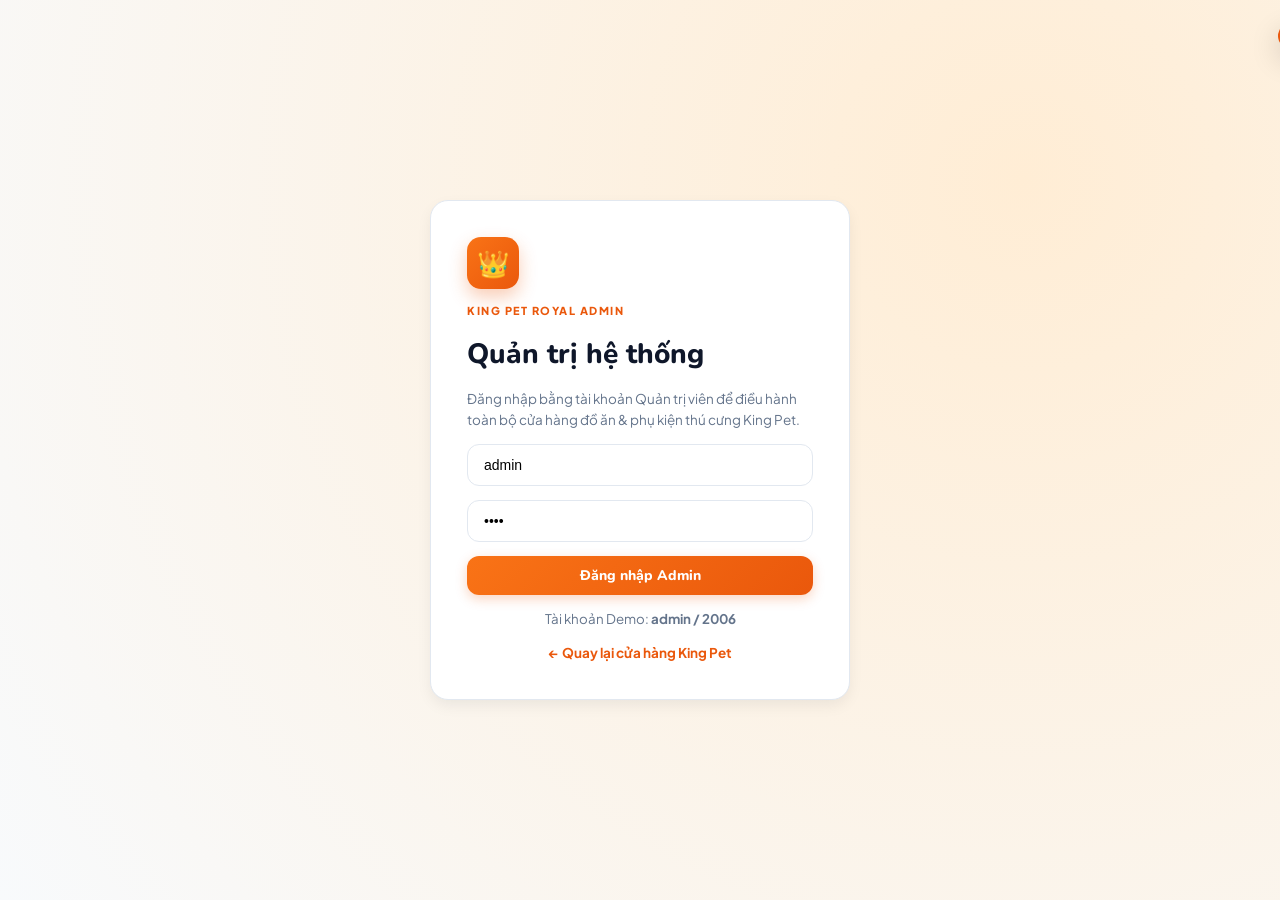
==== admin.html @ cebb18c7 "feat: complete King Pet pet food and accessories e-commerce website" ====
<!doctype html>
<html lang="vi">
<head>
  <meta charset="utf-8">
  <meta name="viewport" content="width=device-width, initial-scale=1">
  <title>King Pet Admin | Hệ Thống Quản Trị Đồ Ăn & Phụ Kiện Thú Cưng</title>
  <link rel="preconnect" href="https://fonts.googleapis.com">
  <link rel="preconnect" href="https://fonts.gstatic.com" crossorigin>
  <link href="https://fonts.googleapis.com/css2?family=Nunito:wght@700;800;900&family=Plus+Jakarta+Sans:wght@500;600;700&display=swap" rel="stylesheet">
  <link rel="stylesheet" href="admin.css?v=2.5">
</head>
<body>
<div id="toast"></div>

<!-- MÀN HÌNH ĐĂNG NHẬP ADMIN -->
<div id="loginScreen" class="login-screen">
  <div class="login-card">
    <div class="admin-logo">👑</div>
    <span class="kicker">KING PET ROYAL ADMIN</span>
    <h1>Quản trị hệ thống</h1>
    <p>Đăng nhập bằng tài khoản Quản trị viên để điều hành toàn bộ cửa hàng đồ ăn & phụ kiện thú cưng King Pet.</p>
    <input id="adminUser" placeholder="Tên đăng nhập" value="admin">
    <input id="adminPass" type="password" placeholder="Mật khẩu" value="2006">
    <button class="primary full" onclick="adminLogin()">Đăng nhập Admin</button>
    <small>Tài khoản Demo: <b>admin / 2006</b></small>
    <a href="index.html">← Quay lại cửa hàng King Pet</a>
  </div>
</div>

<!-- NỀN TẢNG QUẢN TRỊ ADMIN -->
<div id="adminApp" class="hidden">
  <aside class="sidebar">
    <a class="admin-brand" href="#">
      <span>👑</span>
      <div>KingPet<small style="display:block;font-size:9px;color:#f97316">ADMIN PORTAL</small></div>
    </a>
    <div class="side-label">HỆ THỐNG QUẢN TRỊ</div>
    <button class="nav-item active" data-tab="dashboard">▦ <span>Tổng quan KPI</span></button>
    <button class="nav-item" data-tab="products">🍖 <span>Đồ ăn & Phụ kiện</span></button>
    <button class="nav-item" data-tab="orders">▤ <span>Đơn đặt hàng</span></button>
    <button class="nav-item" data-tab="users">♙ <span>Tài khoản User</span></button>
    <button class="nav-item" data-tab="categories">◫ <span>Danh mục sản phẩm</span></button>
    <button class="nav-item" data-tab="reviews">☆ <span>Đánh giá khách hàng</span></button>
    <button class="nav-item" data-tab="project">◈ <span>Quản lý dự án SPM</span></button>
    
    <div class="side-bottom">
      <a href="index.html" target="_blank">↗ Xem cửa hàng King Pet</a>
      <button onclick="adminLogout()">⇥ Đăng xuất</button>
    </div>
  </aside>

  <section class="main">
    <header class="admin-top">
      <div>
        <span class="kicker">KING PET E-COMMERCE MANAGEMENT</span>
        <h2 id="pageTitle">Tổng quan</h2>
      </div>
      <div class="admin-user">👑 Administrator <span>•</span> King Pet Admin</div>
    </header>

    <!-- TAB 1: DASHBOARD -->
    <div id="dashboard" class="tab active">
      <div id="stats" class="stats"></div>
      <div class="two-col">
        <div class="panel">
          <div class="panel-head"><h3>🧾 Đơn đặt hàng gần đây</h3></div>
          <div id="recentOrders"></div>
        </div>
        <div class="panel">
          <div class="panel-head"><h3>⚠️ Cảnh báo tồn kho (≤ 15 món)</h3></div>
          <div id="lowStock"></div>
        </div>
      </div>
    </div>

    <!-- TAB 2: QUẢN LÝ SẢN PHẨM -->
    <div id="products" class="tab">
      <div class="toolbar">
        <div>
          <h3>Quản lý Đồ Ăn & Phụ Kiện Thú Cưng</h3>
          <p class="muted">Thêm mới, chỉnh sửa thông tin dinh dưỡng, hình ảnh 3D, giá bán và số lượng tồn kho.</p>
        </div>
        <button class="primary" onclick="openProduct()">+ Thêm sản phẩm mới</button>
      </div>
      <div class="filters">
        <input id="productSearch" oninput="renderProductsAdmin()" placeholder="Tìm tên hạt, pate, súp thưởng, đồ chơi, bát ăn...">
        <select id="productCat" onchange="renderProductsAdmin()">
          <option value="">Tất cả danh mục sản phẩm</option>
          <option value="Hạt khô">🥩 Hạt khô</option>
          <option value="Pate & Sốt">🥫 Pate & Sốt</option>
          <option value="Bánh thưởng">🦴 Bánh thưởng</option>
          <option value="Dinh dưỡng">🍼 Dinh dưỡng</option>
          <option value="Đồ chơi">🧸 Đồ chơi & Cào móng</option>
          <option value="Phụ kiện">🦮 Phụ kiện & Dây dắt</option>
          <option value="Bát ăn & Khay">🥣 Bát ăn & Khay cát</option>
          <option value="Vệ sinh">🛁 Vệ sinh & Chăm sóc</option>
        </select>
      </div>
      <div class="panel table-wrap">
        <table>
          <thead>
            <tr>
              <th>Sản phẩm</th>
              <th>Danh mục</th>
              <th>Đối tượng / Quy cách</th>
              <th>Giá bán</th>
              <th>Tồn kho</th>
              <th>Đánh giá</th>
              <th>Trạng thái</th>
              <th>Thao tác</th>
            </tr>
          </thead>
          <tbody id="productsTable"></tbody>
        </table>
      </div>
    </div>

    <!-- TAB 3: QUẢN LÝ ĐƠN HÀNG -->
    <div id="orders" class="tab">
      <div class="toolbar">
        <div>
          <h3>Quản lý đơn đặt hàng</h3>
          <p class="muted">Theo dõi, duyệt đơn và cập nhật trạng thái giao đồ ăn & phụ kiện trực tuyến.</p>
        </div>
      </div>
      <div class="panel table-wrap">
        <table>
          <thead>
            <tr>
              <th>Mã đơn</th>
              <th>Khách hàng & Địa chỉ</th>
              <th>Sản phẩm đặt</th>
              <th>Tổng tiền</th>
              <th>Trạng thái đơn</th>
              <th>Ngày đặt</th>
              <th>Thao tác</th>
            </tr>
          </thead>
          <tbody id="ordersTable"></tbody>
        </table>
      </div>
    </div>

    <!-- TAB 4: QUẢN LÝ USER -->
    <div id="users" class="tab">
      <div class="toolbar">
        <div>
          <h3>Tài khoản thành viên King Pet</h3>
          <p class="muted">Quản lý danh sách khách hàng đã đăng ký tài khoản mua sắm.</p>
        </div>
      </div>
      <div class="panel table-wrap">
        <table>
          <thead>
            <tr>
              <th>Tên đăng nhập</th>
              <th>Họ và tên</th>
              <th>Số điện thoại</th>
              <th>Vai trò</th>
              <th>Địa chỉ giao hàng</th>
              <th>Thao tác</th>
            </tr>
          </thead>
          <tbody id="usersTable"></tbody>
        </table>
      </div>
    </div>

    <!-- TAB 5: DANH MỤC SẢN PHẨM -->
    <div id="categories" class="tab">
      <div class="toolbar">
        <div>
          <h3>Danh mục Đồ Ăn & Phụ Kiện</h3>
          <p class="muted">Quản lý các nhóm thực phẩm và phụ kiện đồ dùng tại cửa hàng King Pet.</p>
        </div>
      </div>
      <div id="categoriesGrid" class="category-admin-grid"></div>
    </div>

    <!-- TAB 6: ĐÁNH GIÁ KHÁCH HÀNG -->
    <div id="reviews" class="tab">
      <div class="toolbar">
        <div>
          <h3>Đánh giá từ khách hàng</h3>
          <p class="muted">Kiểm duyệt nhận xét và chấm điểm sao từ các Sen đã mua sản phẩm.</p>
        </div>
      </div>
      <div id="reviewsList" class="reviews-list"></div>
    </div>

    <!-- TAB 7: QUẢN LÝ DỰ ÁN SPM -->
    <div id="project" class="tab">
      <div class="toolbar">
        <div>
          <span class="kicker">SOFTWARE PROJECT MANAGEMENT</span>
          <h3>Thông tin Quản lý Dự án King Pet</h3>
        </div>
      </div>
      <div class="project-grid">
        <div class="project-card">
          <span>PROJECT</span>
          <h3>King Pet</h3>
          <p>Website chuyên bán đồ ăn & phụ kiện thú cưng</p>
        </div>
        <div class="project-card">
          <span>SCOPE</span>
          <h3>6 Features</h3>
          <p>Product Catalog 3D, Account, Smart Cart, Online Order & VietQR, Admin, Review</p>
        </div>
        <div class="project-card">
          <span>TIME</span>
          <h3>6 tháng</h3>
          <p>Planning → UI/UX & DB → Dev → Testing → Deployment</p>
        </div>
        <div class="project-card">
          <span>COST</span>
          <h3>180.000.000 VNĐ</h3>
          <p>Ngân sách dự kiến toàn dự án</p>
        </div>
      </div>

      <div class="two-col">
        <div class="panel">
          <h3>👥 Team & Phân công nhiệm vụ (6 Thành viên)</h3>
          <div class="team-list">
            <div>1. MA HỮU NINH <b>Tester / QA</b></div>
            <div>2. Lường Văn Thiện <b>Database Engineer</b></div>
            <div>3. Phan Thái Thuần <b>Frontend Developer</b></div>
            <div>4. Kpa Trần Quang Thịnh <b>Project Manager</b></div>
            <div>5. Lê Trung Phong <b>UI/UX Designer</b></div>
            <div>6. Lê Duy Tài <b>Backend Developer</b></div>
          </div>
        </div>
        <div class="panel">
          <h3>📅 Lộ trình Milestones (6 Tháng)</h3>
          <div class="timeline">
            <div><b>Tháng 1</b> Phân tích yêu cầu & xác định Scope King Pet</div>
            <div><b>Tháng 2</b> Thiết kế UI/UX 2D-3D & Cấu trúc Database</div>
            <div><b>Tháng 3–4</b> Lập trình Frontend + Backend & 52+ sản phẩm</div>
            <div><b>Tháng 5</b> Kiểm thử QA theo module & Sửa lỗi (Bug fixing)</div>
            <div><b>Tháng 6</b> Triển khai thực tế & Báo cáo tổng kết SPM</div>
          </div>
        </div>
      </div>

      <div class="panel risk">
        <h3>🛡️ Quản lý Rủi ro (Risk Management)</h3>
        <div class="risk-grid">
          <span>⚠️ Chậm tiến độ dự án <b>→ Tổ chức Sprint Review hàng tuần</b></span>
          <span>⚠️ Lỗi hệ thống & tồn kho <b>→ Kiểm thử độc lập theo từng module</b></span>
          <span>⚠️ Vượt ngân sách dự kiến <b>→ Theo dõi sát Cost Baseline hàng tháng</b></span>
          <span>⚠️ Thay đổi yêu cầu đột xuất <b>→ Áp dụng quy trình Change Request</b></span>
        </div>
      </div>
    </div>
  </section>
</div>

<!-- UNIVERSAL ADMIN MODAL -->
<div id="adminModal" class="modal-backdrop" onclick="if(event.target===this)closeModal()">
  <div id="modalBody" class="modal"></div>
</div>

<script src="admin.js?v=2.5"></script>
</body>
</html>
---- admin.css ----
/* ============================================================================
   KING PET ADMIN — MODERN STYLING
   ============================================================================ */

:root {
  --primary: #ea580c;
  --primary-hover: #c2410c;
  --secondary: #059669;
  --dark: #0f172a;
  --text-main: #1e293b;
  --text-muted: #64748b;
  --bg-page: #f8fafc;
  --bg-card: #ffffff;
  --border: #e2e8f0;
  --radius-sm: 8px;
  --radius-md: 12px;
  --radius-lg: 18px;
  --shadow-sm: 0 1px 3px rgba(0, 0, 0, 0.05);
  --shadow-md: 0 6px 16px -2px rgba(15, 23, 42, 0.08);
}

* {
  box-sizing: border-box;
  margin: 0;
  padding: 0;
}

body {
  font-family: 'Plus Jakarta Sans', system-ui, sans-serif;
  background: var(--bg-page);
  color: var(--text-main);
  line-height: 1.5;
}

h1, h2, h3, h4 {
  font-family: 'Nunito', system-ui, sans-serif;
  font-weight: 800;
  color: var(--dark);
}

.hidden {
  display: none !important;
}

.kicker {
  color: var(--primary);
  letter-spacing: 1.5px;
  font-size: 11px;
  font-weight: 800;
  text-transform: uppercase;
}

.primary {
  border: 0;
  background: linear-gradient(135deg, #f97316, #ea580c);
  color: #fff;
  border-radius: var(--radius-md);
  padding: 10px 18px;
  font-family: 'Nunito', sans-serif;
  font-weight: 800;
  font-size: 14px;
  cursor: pointer;
  box-shadow: 0 4px 12px rgba(234, 88, 12, 0.25);
  transition: all 0.2s ease;
}

.primary:hover {
  background: linear-gradient(135deg, #ea580c, #c2410c);
  transform: translateY(-2px);
  box-shadow: 0 6px 16px rgba(234, 88, 12, 0.35);
}

.secondary {
  border: 1.5px solid var(--border);
  background: #fff;
  color: var(--text-main);
  border-radius: var(--radius-md);
  padding: 8px 14px;
  font-weight: 700;
  cursor: pointer;
  transition: all 0.2s ease;
}

.secondary:hover {
  border-color: var(--primary);
  color: var(--primary);
}

.danger {
  color: #dc2626 !important;
  background: #fef2f2 !important;
  border: 1px solid #fecaca !important;
  border-radius: var(--radius-sm);
  padding: 6px 10px;
  cursor: pointer;
}

.full {
  width: 100%;
}

.muted {
  color: var(--text-muted);
  font-size: 13px;
}

/* LOGIN SCREEN */
.login-screen {
  min-height: 100vh;
  display: grid;
  place-items: center;
  background: radial-gradient(circle at 80% 20%, #ffedd5 0%, #f8fafc 100%);
  padding: 20px;
}

.login-card {
  width: min(420px, 100%);
  background: #fff;
  border: 1px solid var(--border);
  border-radius: var(--radius-lg);
  padding: 36px;
  box-shadow: var(--shadow-md);
  display: flex;
  flex-direction: column;
  gap: 14px;
}

.admin-logo {
  width: 52px;
  height: 52px;
  border-radius: 14px;
  background: linear-gradient(135deg, #f97316, #ea580c);
  color: #fff;
  display: grid;
  place-items: center;
  font-size: 26px;
  box-shadow: 0 8px 18px rgba(234, 88, 12, 0.3);
}

.login-card h1 {
  font-size: 28px;
}

.login-card p {
  color: var(--text-muted);
  font-size: 13.5px;
  line-height: 1.5;
}

.login-card input {
  padding: 12px 16px;
  border: 1.5px solid var(--border);
  border-radius: var(--radius-md);
  outline: none;
  font-size: 14px;
}

.login-card input:focus {
  border-color: var(--primary);
}

.login-card small {
  color: var(--text-muted);
  text-align: center;
}

.login-card a {
  color: var(--primary);
  text-decoration: none;
  text-align: center;
  font-size: 13.5px;
  font-weight: 700;
}

/* SIDEBAR */
.sidebar {
  position: fixed;
  left: 0;
  top: 0;
  bottom: 0;
  width: 250px;
  background: #0f172a;
  color: #94a3b8;
  padding: 20px 14px;
  display: flex;
  flex-direction: column;
  z-index: 50;
}

.admin-brand {
  font-family: 'Nunito', sans-serif;
  font-size: 22px;
  font-weight: 900;
  color: #fff;
  text-decoration: none;
  display: flex;
  gap: 12px;
  align-items: center;
  padding: 0 10px 24px;
}

.admin-brand span {
  width: 40px;
  height: 40px;
  background: linear-gradient(135deg, #f97316, #ea580c);
  border-radius: 12px;
  display: grid;
  place-items: center;
  font-size: 20px;
}

.side-label {
  font-size: 10px;
  letter-spacing: 1.5px;
  color: #64748b;
  padding: 10px;
  font-weight: 800;
}

.nav-item {
  border: 0;
  background: transparent;
  color: #cbd5e1;
  text-align: left;
  padding: 11px 14px;
  border-radius: var(--radius-md);
  margin: 3px 0;
  font-family: 'Nunito', sans-serif;
  font-weight: 700;
  font-size: 14px;
  display: flex;
  gap: 10px;
  align-items: center;
  cursor: pointer;
  transition: all 0.2s ease;
}

.nav-item:hover, .nav-item.active {
  background: rgba(234, 88, 12, 0.15);
  color: #fdba74;
  transform: translateX(4px);
}

.side-bottom {
  margin-top: auto;
  border-top: 1px solid rgba(255, 255, 255, 0.1);
  padding-top: 14px;
  display: grid;
  gap: 6px;
}

.side-bottom a, .side-bottom button {
  border: 0;
  background: none;
  color: #94a3b8;
  text-align: left;
  padding: 10px 12px;
  text-decoration: none;
  font-weight: 700;
  font-size: 13px;
  border-radius: var(--radius-sm);
  cursor: pointer;
}

.side-bottom a:hover, .side-bottom button:hover {
  background: rgba(255, 255, 255, 0.08);
  color: #fff;
}

/* MAIN CONTENT */
.main {
  margin-left: 250px;
  padding: 0 36px 48px;
}

.admin-top {
  height: 96px;
  display: flex;
  align-items: center;
  justify-content: space-between;
}

.admin-top h2 {
  font-size: 28px;
}

.admin-user {
  background: #fff;
  border: 1px solid var(--border);
  border-radius: var(--radius-full);
  padding: 8px 16px;
  font-size: 13px;
  font-weight: 700;
  box-shadow: var(--shadow-sm);
}

.tab {
  display: none;
}

.tab.active {
  display: block;
}

/* STATS KPI */
.stats {
  display: grid;
  grid-template-columns: repeat(4, 1fr);
  gap: 16px;
  margin-bottom: 24px;
}

.stat {
  background: #fff;
  border: 1px solid var(--border);
  border-radius: var(--radius-lg);
  padding: 20px;
  box-shadow: var(--shadow-sm);
  transition: transform 0.2s ease;
}

.stat:hover {
  transform: translateY(-3px);
}

.stat .ico {
  font-size: 22px;
  width: 44px;
  height: 44px;
  background: #fff7ed;
  border-radius: 12px;
  display: grid;
  place-items: center;
}

.stat small {
  display: block;
  color: var(--text-muted);
  margin-top: 12px;
  font-weight: 700;
  font-size: 11px;
}

.stat strong {
  display: block;
  font-family: 'Nunito', sans-serif;
  font-size: 26px;
  font-weight: 900;
  color: var(--dark);
  margin-top: 4px;
}

/* TWO COL PANELS */
.two-col {
  display: grid;
  grid-template-columns: 1.3fr 1fr;
  gap: 20px;
  margin-bottom: 24px;
}

.panel {
  background: #fff;
  border: 1px solid var(--border);
  border-radius: var(--radius-lg);
  padding: 24px;
  box-shadow: var(--shadow-sm);
}

.panel h3 {
  font-size: 18px;
  margin-bottom: 16px;
}

.recent-row, .low-row {
  display: flex;
  justify-content: space-between;
  align-items: center;
  padding: 12px 0;
  border-bottom: 1px solid #f1f5f9;
  font-size: 13.5px;
}

.recent-row:last-child, .low-row:last-child {
  border-bottom: 0;
}

/* TOOLBAR & FILTERS */
.toolbar {
  display: flex;
  align-items: flex-end;
  justify-content: space-between;
  margin-bottom: 20px;
}

.toolbar h3 {
  font-size: 22px;
}

.filters {
  display: flex;
  gap: 10px;
  margin-bottom: 16px;
}

.filters input, .filters select {
  background: #fff;
  border: 1.5px solid var(--border);
  border-radius: var(--radius-md);
  padding: 10px 14px;
  outline: none;
  font-size: 13.5px;
}

.filters input {
  min-width: 280px;
}

.filters input:focus, .filters select:focus {
  border-color: var(--primary);
}

/* TABLE */
table {
  width: 100%;
  border-collapse: collapse;
}

th, td {
  text-align: left;
  padding: 14px 12px;
  border-bottom: 1px solid #f1f5f9;
  font-size: 13px;
}

th {
  color: var(--text-muted);
  font-size: 11px;
  text-transform: uppercase;
  letter-spacing: 0.5px;
}

.table-wrap {
  overflow-x: auto;
}

.product-cell {
  display: flex;
  align-items: center;
  gap: 12px;
}

.prod-thumb {
  width: 48px;
  height: 48px;
  background: #f8fafc;
  border-radius: 10px;
  padding: 4px;
  object-fit: contain;
  border: 1px solid var(--border);
}

.badge {
  display: inline-block;
  background: #ecfdf5;
  color: #065f46;
  padding: 4px 10px;
  border-radius: var(--radius-full);
  font-size: 11px;
  font-weight: 800;
}

.badge.red {
  background: #fef2f2;
  color: #991b1b;
}

.action-row {
  display: flex;
  gap: 6px;
}

.action-row button {
  border: 1px solid var(--border);
  background: #fff;
  border-radius: var(--radius-sm);
  padding: 6px 10px;
  cursor: pointer;
}

.status-select {
  border: 1.5px solid var(--border);
  border-radius: var(--radius-md);
  padding: 6px 10px;
  background: #fff;
  font-weight: 700;
  outline: none;
}

/* CATEGORIES ADMIN */
.category-admin-grid {
  display: grid;
  grid-template-columns: repeat(4, 1fr);
  gap: 18px;
}

.cat-card {
  background: #fff;
  border: 1px solid var(--border);
  border-radius: var(--radius-lg);
  padding: 20px;
  box-shadow: var(--shadow-sm);
}

.cat-icon {
  font-size: 32px;
  width: 52px;
  height: 52px;
  background: var(--bg-page);
  border-radius: 12px;
  display: grid;
  place-items: center;
}

.cat-card h3 {
  font-size: 17px;
  margin: 12px 0 6px;
}

.cat-card p {
  color: var(--text-muted);
  font-size: 12.5px;
  min-height: 38px;
}

.cat-actions {
  display: flex;
  gap: 8px;
  margin-top: 14px;
}

/* REVIEWS LIST */
.reviews-list {
  display: grid;
  gap: 14px;
}

.review {
  background: #fff;
  border: 1px solid var(--border);
  border-radius: var(--radius-lg);
  padding: 20px;
}

.stars {
  color: #f59e0b;
  font-size: 14px;
}

.review p {
  color: var(--text-main);
  font-size: 14px;
  margin: 8px 0;
}

/* PROJECT SPM */
.project-grid {
  display: grid;
  grid-template-columns: repeat(4, 1fr);
  gap: 16px;
  margin-bottom: 20px;
}

.project-card {
  background: #fff;
  border: 1px solid var(--border);
  border-radius: var(--radius-lg);
  padding: 20px;
  box-shadow: var(--shadow-sm);
}

.project-card span {
  font-size: 10px;
  color: var(--primary);
  letter-spacing: 1.5px;
  font-weight: 800;
}

.project-card h3 {
  font-size: 22px;
  margin: 6px 0;
}

.project-card p {
  font-size: 12.5px;
  color: var(--text-muted);
}

.team-list div, .timeline div {
  padding: 11px 0;
  border-bottom: 1px solid #f1f5f9;
  font-size: 13.5px;
}

.team-list b {
  float: right;
  color: var(--primary);
}

.risk-grid {
  display: grid;
  grid-template-columns: 1fr 1fr;
  gap: 12px;
}

.risk-grid span {
  background: #fff7ed;
  border: 1px solid #fed7aa;
  padding: 14px;
  border-radius: var(--radius-md);
  font-size: 13px;
}

.risk-grid b {
  display: block;
  margin-top: 4px;
  color: var(--secondary);
}

/* MODAL */
.modal-backdrop {
  position: fixed;
  inset: 0;
  background: rgba(15, 23, 42, 0.6);
  backdrop-filter: blur(4px);
  z-index: 1000;
  display: none;
  place-items: center;
  padding: 20px;
}

.modal-backdrop.open {
  display: grid;
}

.modal {
  width: min(560px, 100%);
  max-height: 90vh;
  overflow: auto;
  background: #fff;
  border-radius: var(--radius-xl);
  padding: 28px;
  box-shadow: 0 25px 60px rgba(0, 0, 0, 0.2);
}

.modal h2 {
  font-size: 22px;
  margin-bottom: 16px;
}

.form {
  display: grid;
  gap: 12px;
}

.form input, .form select {
  padding: 10px 14px;
  border: 1.5px solid var(--border);
  border-radius: var(--radius-md);
  outline: none;
  font-size: 13.5px;
}

.form input:focus, .form select:focus {
  border-color: var(--primary);
}

.modal-actions {
  display: flex;
  justify-content: flex-end;
  gap: 10px;
  margin-top: 20px;
}

/* TOAST */
#toast {
  position: fixed;
  z-index: 9999;
  top: 24px;
  right: 24px;
  background: #0f172a;
  color: #fff;
  padding: 12px 20px;
  border-radius: var(--radius-md);
  transform: translateX(150%);
  transition: transform 0.25s ease;
  font-size: 13.5px;
  font-weight: 700;
  border-left: 4px solid var(--primary);
  box-shadow: 0 10px 30px rgba(0, 0, 0, 0.2);
}

#toast.show {
  transform: none;
}

.empty {
  text-align: center;
  color: var(--text-muted);
  padding: 30px;
}

/* RESPONSIVE */
@media (max-width: 1024px) {
  .sidebar { width: 70px; }
  .sidebar .nav-item span, .side-label, .admin-brand div, .side-bottom a { display: none; }
  .main { margin-left: 70px; padding: 0 20px; }
  .stats, .project-grid, .category-admin-grid { grid-template-columns: repeat(2, 1fr); }
  .two-col { grid-template-columns: 1fr; }
}

@media (max-width: 640px) {
  .stats, .project-grid, .category-admin-grid, .risk-grid { grid-template-columns: 1fr; }
  .admin-user { display: none; }
  .main { padding: 0 14px; }
  .filters { flex-direction: column; }
  .filters input { min-width: 0; width: 100%; }
}
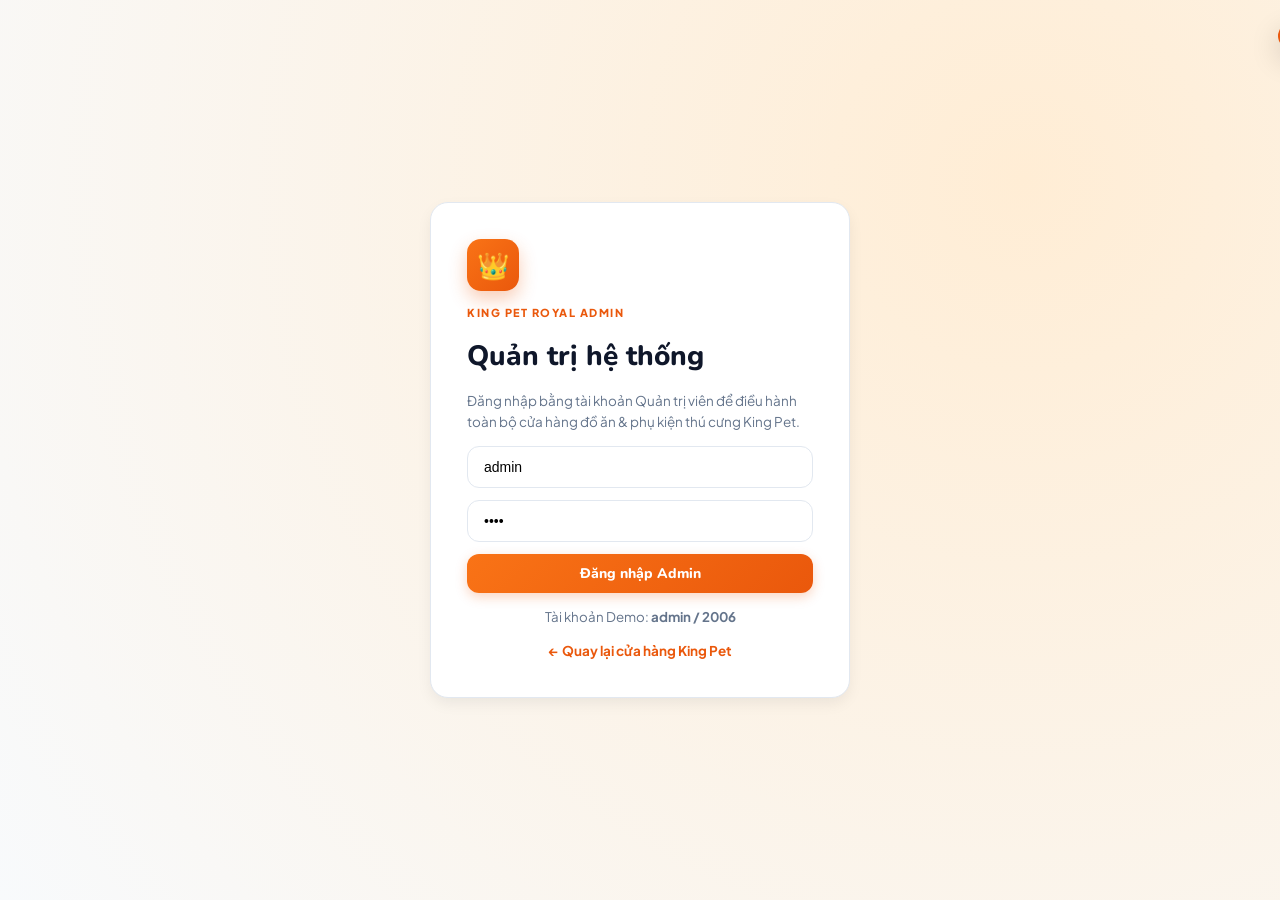
==== commit b627ca1b: "fix: khac phuc loi dang nhap trang admin portal va ho tro nhan Enter" ====
--- a/admin.html
+++ b/admin.html
@@ -7,7 +7,7 @@
   <link rel="preconnect" href="https://fonts.googleapis.com">
   <link rel="preconnect" href="https://fonts.gstatic.com" crossorigin>
   <link href="https://fonts.googleapis.com/css2?family=Nunito:wght@700;800;900&family=Plus+Jakarta+Sans:wght@500;600;700&display=swap" rel="stylesheet">
-  <link rel="stylesheet" href="admin.css?v=2.5">
+  <link rel="stylesheet" href="admin.css?v=2.6">
 </head>
 <body>
 <div id="toast"></div>
@@ -19,9 +19,11 @@
     <span class="kicker">KING PET ROYAL ADMIN</span>
     <h1>Quản trị hệ thống</h1>
     <p>Đăng nhập bằng tài khoản Quản trị viên để điều hành toàn bộ cửa hàng đồ ăn & phụ kiện thú cưng King Pet.</p>
-    <input id="adminUser" placeholder="Tên đăng nhập" value="admin">
-    <input id="adminPass" type="password" placeholder="Mật khẩu" value="2006">
-    <button class="primary full" onclick="adminLogin()">Đăng nhập Admin</button>
+    <form onsubmit="event.preventDefault(); adminLogin();" style="display:flex; flex-direction:column; gap:12px; width:100%;">
+      <input id="adminUser" placeholder="Tên đăng nhập" value="admin" autocomplete="username">
+      <input id="adminPass" type="password" placeholder="Mật khẩu" value="2006" autocomplete="current-password">
+      <button type="submit" class="primary full" id="btnLoginAdmin">Đăng nhập Admin</button>
+    </form>
     <small>Tài khoản Demo: <b>admin / 2006</b></small>
     <a href="index.html">← Quay lại cửa hàng King Pet</a>
   </div>
@@ -148,6 +150,10 @@
           <h3>Tài khoản thành viên King Pet</h3>
           <p class="muted">Quản lý danh sách khách hàng đã đăng ký tài khoản mua sắm.</p>
         </div>
+        <div style="display:flex; gap:10px;">
+          <button class="btn" onclick="renderUsers()">🔄 Làm mới</button>
+          <button class="btn btn-primary" onclick="openAddUserModal()">➕ Thêm thành viên</button>
+        </div>
       </div>
       <div class="panel table-wrap">
         <table>
@@ -261,6 +267,6 @@
   <div id="modalBody" class="modal"></div>
 </div>
 
-<script src="admin.js?v=2.5"></script>
+<script src="admin.js?v=2.6"></script>
 </body>
 </html>
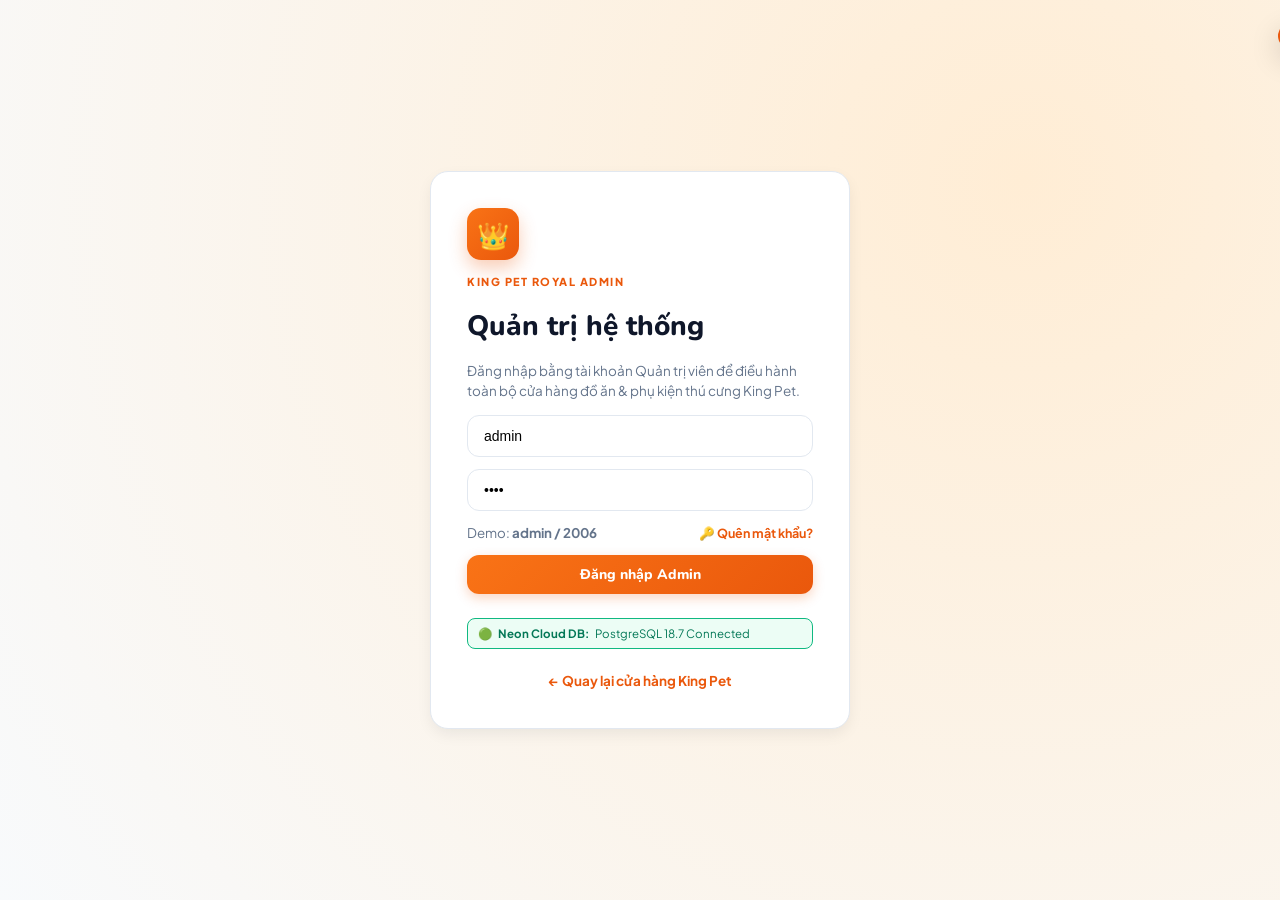
==== commit 7af95531: "feat: integrate Neon Cloud PostgreSQL database, forgot password OTP flow, and updated SPM presentati" ====
--- a/admin.html
+++ b/admin.html
@@ -22,10 +22,16 @@
     <form onsubmit="event.preventDefault(); adminLogin();" style="display:flex; flex-direction:column; gap:12px; width:100%;">
       <input id="adminUser" placeholder="Tên đăng nhập" value="admin" autocomplete="username">
       <input id="adminPass" type="password" placeholder="Mật khẩu" value="2006" autocomplete="current-password">
+      <div style="display:flex; justify-content:space-between; align-items:center; width:100%;">
+        <small style="color:#64748b;">Demo: <b>admin / 2006</b></small>
+        <a href="javascript:void(0)" onclick="openAdminForgotPasswordModal()" style="font-size:12.5px; color:#ea580c; text-decoration:none; font-weight:700;">🔑 Quên mật khẩu?</a>
+      </div>
       <button type="submit" class="primary full" id="btnLoginAdmin">Đăng nhập Admin</button>
     </form>
-    <small>Tài khoản Demo: <b>admin / 2006</b></small>
-    <a href="index.html">← Quay lại cửa hàng King Pet</a>
+    <div style="margin-top:10px; padding:6px 10px; background:#ecfdf5; border:1px solid #10b981; border-radius:8px; font-size:11.5px; color:#047857; display:flex; align-items:center; gap:6px;">
+      <span>🟢</span> <b>Neon Cloud DB:</b> PostgreSQL 18.7 Connected
+    </div>
+    <a href="index.html" style="margin-top:8px;">← Quay lại cửa hàng King Pet</a>
   </div>
 </div>
 
@@ -44,6 +50,7 @@
     <button class="nav-item" data-tab="categories">◫ <span>Danh mục sản phẩm</span></button>
     <button class="nav-item" data-tab="reviews">☆ <span>Đánh giá khách hàng</span></button>
     <button class="nav-item" data-tab="project">◈ <span>Quản lý dự án SPM</span></button>
+    <button class="nav-item" data-tab="database">🐘 <span>CSDL Neon Cloud</span></button>
     
     <div class="side-bottom">
       <a href="index.html" target="_blank">↗ Xem cửa hàng King Pet</a>
@@ -210,18 +217,18 @@
         </div>
         <div class="project-card">
           <span>SCOPE</span>
-          <h3>6 Features</h3>
-          <p>Product Catalog 3D, Account, Smart Cart, Online Order & VietQR, Admin, Review</p>
+          <h3>8 Danh mục</h3>
+          <p>52+ Sản phẩm 3D SVG, Smart Cart, VietQR, Admin Portal</p>
         </div>
         <div class="project-card">
           <span>TIME</span>
-          <h3>6 tháng</h3>
-          <p>Planning → UI/UX & DB → Dev → Testing → Deployment</p>
+          <h3>5 – 6 Tuần</h3>
+          <p>Lộ trình 5 Phase tinh gọn theo mô hình Agile/Scrum</p>
         </div>
         <div class="project-card">
           <span>COST</span>
-          <h3>180.000.000 VNĐ</h3>
-          <p>Ngân sách dự kiến toàn dự án</p>
+          <h3>10.000.000 VNĐ</h3>
+          <p>Ngân sách định mức trần theo Project Charter</p>
         </div>
       </div>
 
@@ -229,33 +236,113 @@
         <div class="panel">
           <h3>👥 Team & Phân công nhiệm vụ (6 Thành viên)</h3>
           <div class="team-list">
-            <div>1. MA HỮU NINH <b>Tester / QA</b></div>
-            <div>2. Lường Văn Thiện <b>Database Engineer</b></div>
+            <div>1. Lường Văn Thiện <b>Project Manager (PM)</b></div>
+            <div>2. Kpa Trần Quang Thịnh <b>UI/UX Designer</b></div>
             <div>3. Phan Thái Thuần <b>Frontend Developer</b></div>
-            <div>4. Kpa Trần Quang Thịnh <b>Project Manager</b></div>
-            <div>5. Lê Trung Phong <b>UI/UX Designer</b></div>
-            <div>6. Lê Duy Tài <b>Backend Developer</b></div>
-          </div>
-        </div>
-        <div class="panel">
-          <h3>📅 Lộ trình Milestones (6 Tháng)</h3>
+            <div>4. Lê Duy Tài <b>Backend Developer</b></div>
+            <div>5. Lê Trung Phong <b>Database Engineer</b></div>
+            <div>6. Ma Hữu Ninh <b>Tester / QA</b></div>
+          </div>
+        </div>
+        <div class="panel">
+          <h3>📅 Lộ trình Milestones (5 – 6 Tuần)</h3>
           <div class="timeline">
-            <div><b>Tháng 1</b> Phân tích yêu cầu & xác định Scope King Pet</div>
-            <div><b>Tháng 2</b> Thiết kế UI/UX 2D-3D & Cấu trúc Database</div>
-            <div><b>Tháng 3–4</b> Lập trình Frontend + Backend & 52+ sản phẩm</div>
-            <div><b>Tháng 5</b> Kiểm thử QA theo module & Sửa lỗi (Bug fixing)</div>
-            <div><b>Tháng 6</b> Triển khai thực tế & Báo cáo tổng kết SPM</div>
+            <div><b>Tuần 1</b> Khởi động & Phân tích yêu cầu (Project Charter, SRS)</div>
+            <div><b>Tuần 2</b> Thiết kế hệ thống, Design System & 52+ bao bì 3D SVG</div>
+            <div><b>Tuần 3–4</b> Lập trình Storefront, Smart Cart Drawer, VietQR & Admin</div>
+            <div><b>Tuần 5</b> Kiểm thử chất lượng QA, fix cache CSS & tối ưu tốc độ</div>
+            <div><b>Tuần 5–6</b> Triển khai, nghiệm thu tiêu chí thành công & báo cáo SPM</div>
           </div>
         </div>
       </div>
 
       <div class="panel risk">
-        <h3>🛡️ Quản lý Rủi ro (Risk Management)</h3>
+        <h3>🛡️ Quản lý Rủi ro (Risk Management theo Project Charter)</h3>
         <div class="risk-grid">
-          <span>⚠️ Chậm tiến độ dự án <b>→ Tổ chức Sprint Review hàng tuần</b></span>
-          <span>⚠️ Lỗi hệ thống & tồn kho <b>→ Kiểm thử độc lập theo từng module</b></span>
-          <span>⚠️ Vượt ngân sách dự kiến <b>→ Theo dõi sát Cost Baseline hàng tháng</b></span>
-          <span>⚠️ Thay đổi yêu cầu đột xuất <b>→ Áp dụng quy trình Change Request</b></span>
+          <span>⚠️ Mở rộng Scope đột xuất <b>→ Dùng ngân sách dự phòng 1.500.000 VNĐ</b></span>
+          <span>⚠️ Xung đột cache trình duyệt <b>→ Cơ chế Cache-Busting styles.css?v=2.6</b></span>
+          <span>⚠️ Lỗi dữ liệu không đồng nhất <b>→ Xây dựng fallback tự động trong app.js</b></span>
+          <span>⚠️ Chậm tiến độ (Slippage) <b>→ Họp Sprint Review định kỳ 2 lần/tuần</b></span>
+        </div>
+      </div>
+    </div>
+
+    <!-- TAB 8: CƠ SỞ DỮ LIỆU NEON CLOUD (POSTGRESQL) -->
+    <div id="database" class="tab">
+      <div class="toolbar" style="margin-bottom:16px;">
+        <div>
+          <h3>Cơ sở dữ liệu Đám mây Neon Serverless (PostgreSQL 18.7)</h3>
+          <p class="muted">Hệ thống lưu trữ đám mây thực tế trên AWS US-East-2 (Ohio), hỗ trợ SSL &amp; Connection Pooling 24/7.</p>
+        </div>
+        <div style="display:flex; gap:10px;">
+          <button class="primary" onclick="testNeonConnection()">⚡ Kiểm tra kết nối (Ping)</button>
+          <button class="secondary" onclick="syncAllToNeon()">🔄 Đồng bộ dữ liệu lên Neon</button>
+        </div>
+      </div>
+
+      <!-- Live Connection Info Card -->
+      <div id="neonStatusCard" class="panel" style="background:#f8fafc; border-left:4px solid #10b981; margin-bottom:18px; padding:20px;">
+        <div style="display:flex; justify-content:space-between; align-items:center; margin-bottom:12px;">
+          <div style="display:flex; align-items:center; gap:10px;">
+            <span style="font-size:24px;">🟢</span>
+            <div>
+              <h4 style="margin:0; font-size:16px; font-weight:800; color:#0f172a;">ĐÃ KẾT NỐI NEON CLOUD POSTGRESQL (ACTIVE)</h4>
+              <p style="margin:2px 0 0; font-size:12px; color:#64748b;">Host: ep-rapid-cake-bd3riz4v-pooler.c-8.us-east-2.aws.neon.tech • Database: neondb</p>
+            </div>
+          </div>
+          <span style="background:#ecfdf5; color:#047857; font-size:11.5px; font-weight:700; padding:4px 12px; border-radius:20px; border:1px solid #10b981;">SSL: Require (Napas/AWS Secured)</span>
+        </div>
+
+        <div style="display:grid; grid-template-columns:repeat(4, 1fr); gap:12px; margin-top:14px;">
+          <div style="background:#fff; border:1px solid #e2e8f0; border-radius:10px; padding:12px;">
+            <div style="font-size:11px; color:#64748b; font-weight:700; text-transform:uppercase;">Bảng pet_products</div>
+            <div id="neonStatProducts" style="font-size:22px; font-weight:900; color:#ea580c; margin-top:2px;">52 Sản phẩm</div>
+          </div>
+          <div style="background:#fff; border:1px solid #e2e8f0; border-radius:10px; padding:12px;">
+            <div style="font-size:11px; color:#64748b; font-weight:700; text-transform:uppercase;">Bảng pet_orders</div>
+            <div id="neonStatOrders" style="font-size:22px; font-weight:900; color:#0d9488; margin-top:2px;">5 Đơn hàng</div>
+          </div>
+          <div style="background:#fff; border:1px solid #e2e8f0; border-radius:10px; padding:12px;">
+            <div style="font-size:11px; color:#64748b; font-weight:700; text-transform:uppercase;">Bảng pet_users</div>
+            <div id="neonStatUsers" style="font-size:22px; font-weight:900; color:#2563eb; margin-top:2px;">8 Tài khoản</div>
+          </div>
+          <div style="background:#fff; border:1px solid #e2e8f0; border-radius:10px; padding:12px;">
+            <div style="font-size:11px; color:#64748b; font-weight:700; text-transform:uppercase;">Độ trễ phản hồi (Latency)</div>
+            <div id="neonStatPing" style="font-size:22px; font-weight:900; color:#16a34a; margin-top:2px;">~120 ms</div>
+          </div>
+        </div>
+      </div>
+
+      <!-- Live Tables Viewer -->
+      <div class="two-col" style="margin-bottom:18px;">
+        <div class="panel">
+          <div class="panel-head" style="display:flex; justify-content:space-between; align-items:center;">
+            <h3>📦 Bảng pet_products (52 Sản Phẩm Thực Tế)</h3>
+            <button class="secondary" onclick="fetchNeonProducts()" style="padding:4px 10px; font-size:11px;">Tải lại</button>
+          </div>
+          <div id="neonProductsView" style="max-height:280px; overflow-y:auto; font-size:12px;">
+            <p style="color:#64748b;">Đang tải dữ liệu từ Neon Cloud...</p>
+          </div>
+        </div>
+
+        <div class="panel">
+          <div class="panel-head" style="display:flex; justify-content:space-between; align-items:center;">
+            <h3>👥 Bảng pet_users (Xác Thực &amp; Quên Mật Khẩu)</h3>
+            <button class="secondary" onclick="fetchNeonUsers()" style="padding:4px 10px; font-size:11px;">Tải lại</button>
+          </div>
+          <div id="neonUsersView" style="max-height:280px; overflow-y:auto; font-size:12px;">
+            <p style="color:#64748b;">Đang tải danh sách người dùng...</p>
+          </div>
+        </div>
+      </div>
+
+      <div class="panel">
+        <div class="panel-head" style="display:flex; justify-content:space-between; align-items:center;">
+          <h3>🧾 Bảng pet_orders (Đơn Hàng Ghi Nhận Trực Tiếp Từ Khách Hàng)</h3>
+          <button class="secondary" onclick="fetchNeonOrders()" style="padding:4px 10px; font-size:11px;">Tải lại</button>
+        </div>
+        <div id="neonOrdersView" style="max-height:260px; overflow-y:auto; font-size:12px;">
+          <p style="color:#64748b;">Đang tải đơn hàng...</p>
         </div>
       </div>
     </div>
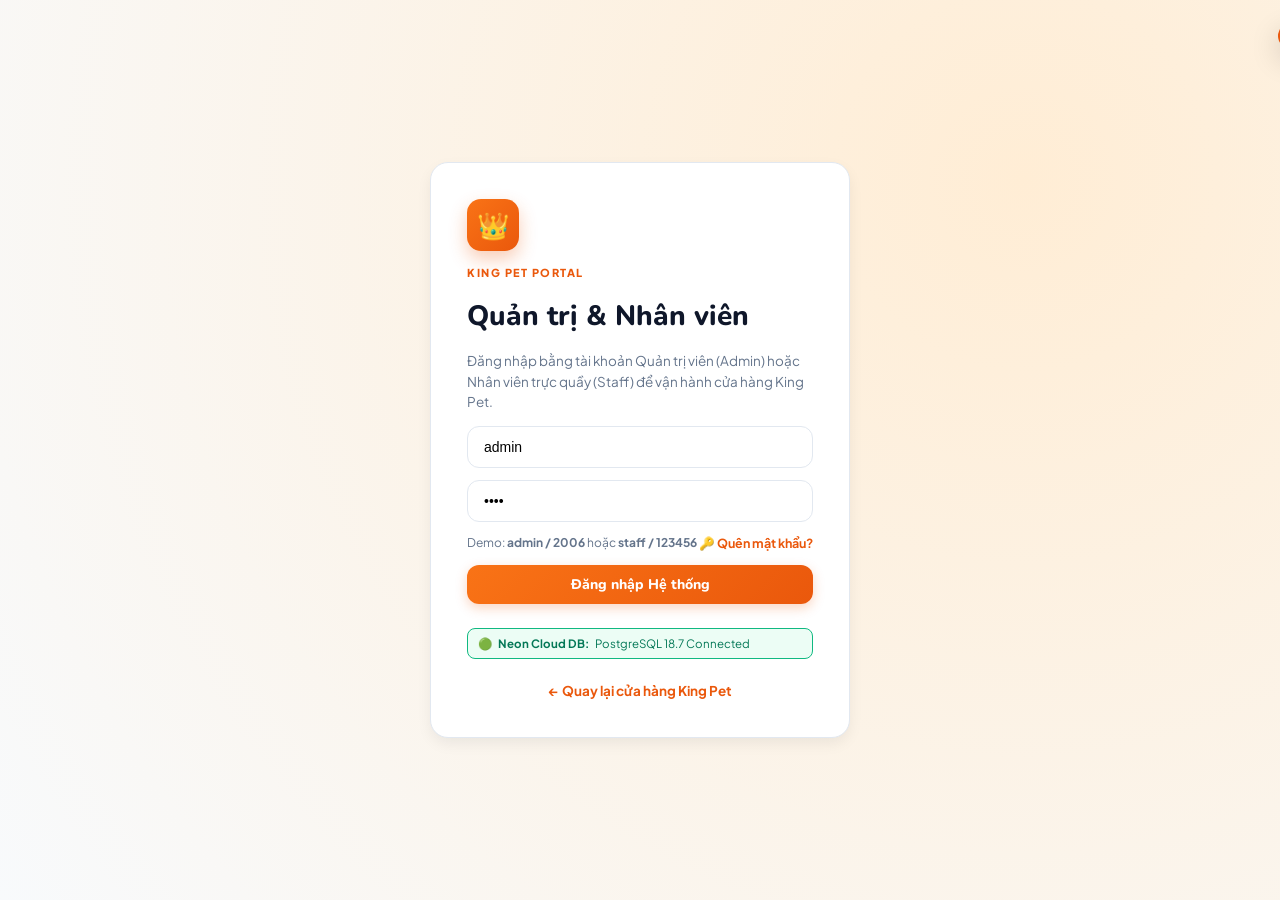
==== commit be37e739: "feat: add pet service booking, staff login role, and remove neon badge from header" ====
--- a/admin.html
+++ b/admin.html
@@ -12,21 +12,21 @@
 <body>
 <div id="toast"></div>
 
-<!-- MÀN HÌNH ĐĂNG NHẬP ADMIN -->
+<!-- MÀN HÌNH ĐĂNG NHẬP ADMIN & STAFF -->
 <div id="loginScreen" class="login-screen">
   <div class="login-card">
     <div class="admin-logo">👑</div>
-    <span class="kicker">KING PET ROYAL ADMIN</span>
-    <h1>Quản trị hệ thống</h1>
-    <p>Đăng nhập bằng tài khoản Quản trị viên để điều hành toàn bộ cửa hàng đồ ăn & phụ kiện thú cưng King Pet.</p>
+    <span class="kicker">KING PET PORTAL</span>
+    <h1>Quản trị &amp; Nhân viên</h1>
+    <p>Đăng nhập bằng tài khoản Quản trị viên (Admin) hoặc Nhân viên trực quầy (Staff) để vận hành cửa hàng King Pet.</p>
     <form onsubmit="event.preventDefault(); adminLogin();" style="display:flex; flex-direction:column; gap:12px; width:100%;">
-      <input id="adminUser" placeholder="Tên đăng nhập" value="admin" autocomplete="username">
+      <input id="adminUser" placeholder="Tên đăng nhập (admin hoặc staff)" value="admin" autocomplete="username">
       <input id="adminPass" type="password" placeholder="Mật khẩu" value="2006" autocomplete="current-password">
       <div style="display:flex; justify-content:space-between; align-items:center; width:100%;">
-        <small style="color:#64748b;">Demo: <b>admin / 2006</b></small>
+        <small style="color:#64748b; font-size:12px;">Demo: <b>admin / 2006</b> hoặc <b>staff / 123456</b></small>
         <a href="javascript:void(0)" onclick="openAdminForgotPasswordModal()" style="font-size:12.5px; color:#ea580c; text-decoration:none; font-weight:700;">🔑 Quên mật khẩu?</a>
       </div>
-      <button type="submit" class="primary full" id="btnLoginAdmin">Đăng nhập Admin</button>
+      <button type="submit" class="primary full" id="btnLoginAdmin">Đăng nhập Hệ thống</button>
     </form>
     <div style="margin-top:10px; padding:6px 10px; background:#ecfdf5; border:1px solid #10b981; border-radius:8px; font-size:11.5px; color:#047857; display:flex; align-items:center; gap:6px;">
       <span>🟢</span> <b>Neon Cloud DB:</b> PostgreSQL 18.7 Connected
@@ -35,22 +35,23 @@
   </div>
 </div>
 
-<!-- NỀN TẢNG QUẢN TRỊ ADMIN -->
+<!-- NỀN TẢNG QUẢN TRỊ ADMIN & STAFF -->
 <div id="adminApp" class="hidden">
   <aside class="sidebar">
     <a class="admin-brand" href="#">
       <span>👑</span>
-      <div>KingPet<small style="display:block;font-size:9px;color:#f97316">ADMIN PORTAL</small></div>
+      <div>KingPet<small id="adminBrandSub" style="display:block;font-size:9px;color:#f97316">ADMIN PORTAL</small></div>
     </a>
     <div class="side-label">HỆ THỐNG QUẢN TRỊ</div>
     <button class="nav-item active" data-tab="dashboard">▦ <span>Tổng quan KPI</span></button>
-    <button class="nav-item" data-tab="products">🍖 <span>Đồ ăn & Phụ kiện</span></button>
     <button class="nav-item" data-tab="orders">▤ <span>Đơn đặt hàng</span></button>
-    <button class="nav-item" data-tab="users">♙ <span>Tài khoản User</span></button>
+    <button class="nav-item" data-tab="bookings">📅 <span>Quản lý Đặt lịch</span></button>
+    <button class="nav-item" data-tab="products">🍖 <span>Đồ ăn &amp; Phụ kiện</span></button>
+    <button class="nav-item admin-only-tab" data-tab="users">♙ <span>Tài khoản User</span></button>
     <button class="nav-item" data-tab="categories">◫ <span>Danh mục sản phẩm</span></button>
     <button class="nav-item" data-tab="reviews">☆ <span>Đánh giá khách hàng</span></button>
-    <button class="nav-item" data-tab="project">◈ <span>Quản lý dự án SPM</span></button>
-    <button class="nav-item" data-tab="database">🐘 <span>CSDL Neon Cloud</span></button>
+    <button class="nav-item admin-only-tab" data-tab="project">◈ <span>Quản lý dự án SPM</span></button>
+    <button class="nav-item admin-only-tab" data-tab="database">🐘 <span>CSDL Neon Cloud</span></button>
     
     <div class="side-bottom">
       <a href="index.html" target="_blank">↗ Xem cửa hàng King Pet</a>
@@ -64,7 +65,7 @@
         <span class="kicker">KING PET E-COMMERCE MANAGEMENT</span>
         <h2 id="pageTitle">Tổng quan</h2>
       </div>
-      <div class="admin-user">👑 Administrator <span>•</span> King Pet Admin</div>
+      <div id="adminUserBadge" class="admin-user">👑 Administrator <span>•</span> King Pet Admin</div>
     </header>
 
     <!-- TAB 1: DASHBOARD -->
@@ -150,6 +151,47 @@
       </div>
     </div>
 
+    <!-- TAB 3B: QUẢN LÝ ĐẶT LỊCH DỊCH VỤ SPA & KHÁM THÚ Y -->
+    <div id="bookings" class="tab">
+      <div class="toolbar">
+        <div>
+          <h3>Quản lý Lịch hẹn Dịch vụ Thú cưng</h3>
+          <p class="muted">Tiếp nhận và xử lý lịch hẹn Tắm Spa, Cắt tỉa tạo kiểu lông, Khám sức khỏe &amp; Pet Hotel cho Boss.</p>
+        </div>
+        <div style="display:flex; gap:10px;">
+          <button class="btn" onclick="renderBookingsAdmin()">🔄 Làm mới</button>
+          <button class="btn btn-primary" onclick="openAddBookingModalAdmin()">➕ Đặt lịch tại quầy</button>
+        </div>
+      </div>
+
+      <!-- Filter status pills -->
+      <div style="display:flex; gap:8px; margin-bottom:16px; flex-wrap:wrap;">
+        <button class="btn btn-outline" id="btnFilterBkAll" onclick="filterBookingsAdmin('')" style="font-weight:700;">Tất cả lịch hẹn</button>
+        <button class="btn btn-outline" id="btnFilterBkPending" onclick="filterBookingsAdmin('Chờ tiếp nhận')" style="font-weight:700;">⏳ Chờ tiếp nhận</button>
+        <button class="btn btn-outline" id="btnFilterBkConfirmed" onclick="filterBookingsAdmin('Đã xác nhận')" style="font-weight:700;">✓ Đã xác nhận</button>
+        <button class="btn btn-outline" id="btnFilterBkServing" onclick="filterBookingsAdmin('Đang phục vụ')" style="font-weight:700;">✂️ Đang phục vụ</button>
+        <button class="btn btn-outline" id="btnFilterBkDone" onclick="filterBookingsAdmin('Hoàn thành')" style="font-weight:700;">★ Hoàn thành</button>
+      </div>
+
+      <div class="panel table-wrap">
+        <table>
+          <thead>
+            <tr>
+              <th>Mã lịch hẹn</th>
+              <th>Thông tin Boss</th>
+              <th>Khách hàng &amp; SĐT</th>
+              <th>Gói Dịch Vụ</th>
+              <th>Ngày &amp; Giờ hẹn</th>
+              <th>Chi phí</th>
+              <th>Trạng thái</th>
+              <th>Thao tác</th>
+            </tr>
+          </thead>
+          <tbody id="bookingsTable"></tbody>
+        </table>
+      </div>
+    </div>
+
     <!-- TAB 4: QUẢN LÝ USER -->
     <div id="users" class="tab">
       <div class="toolbar">
